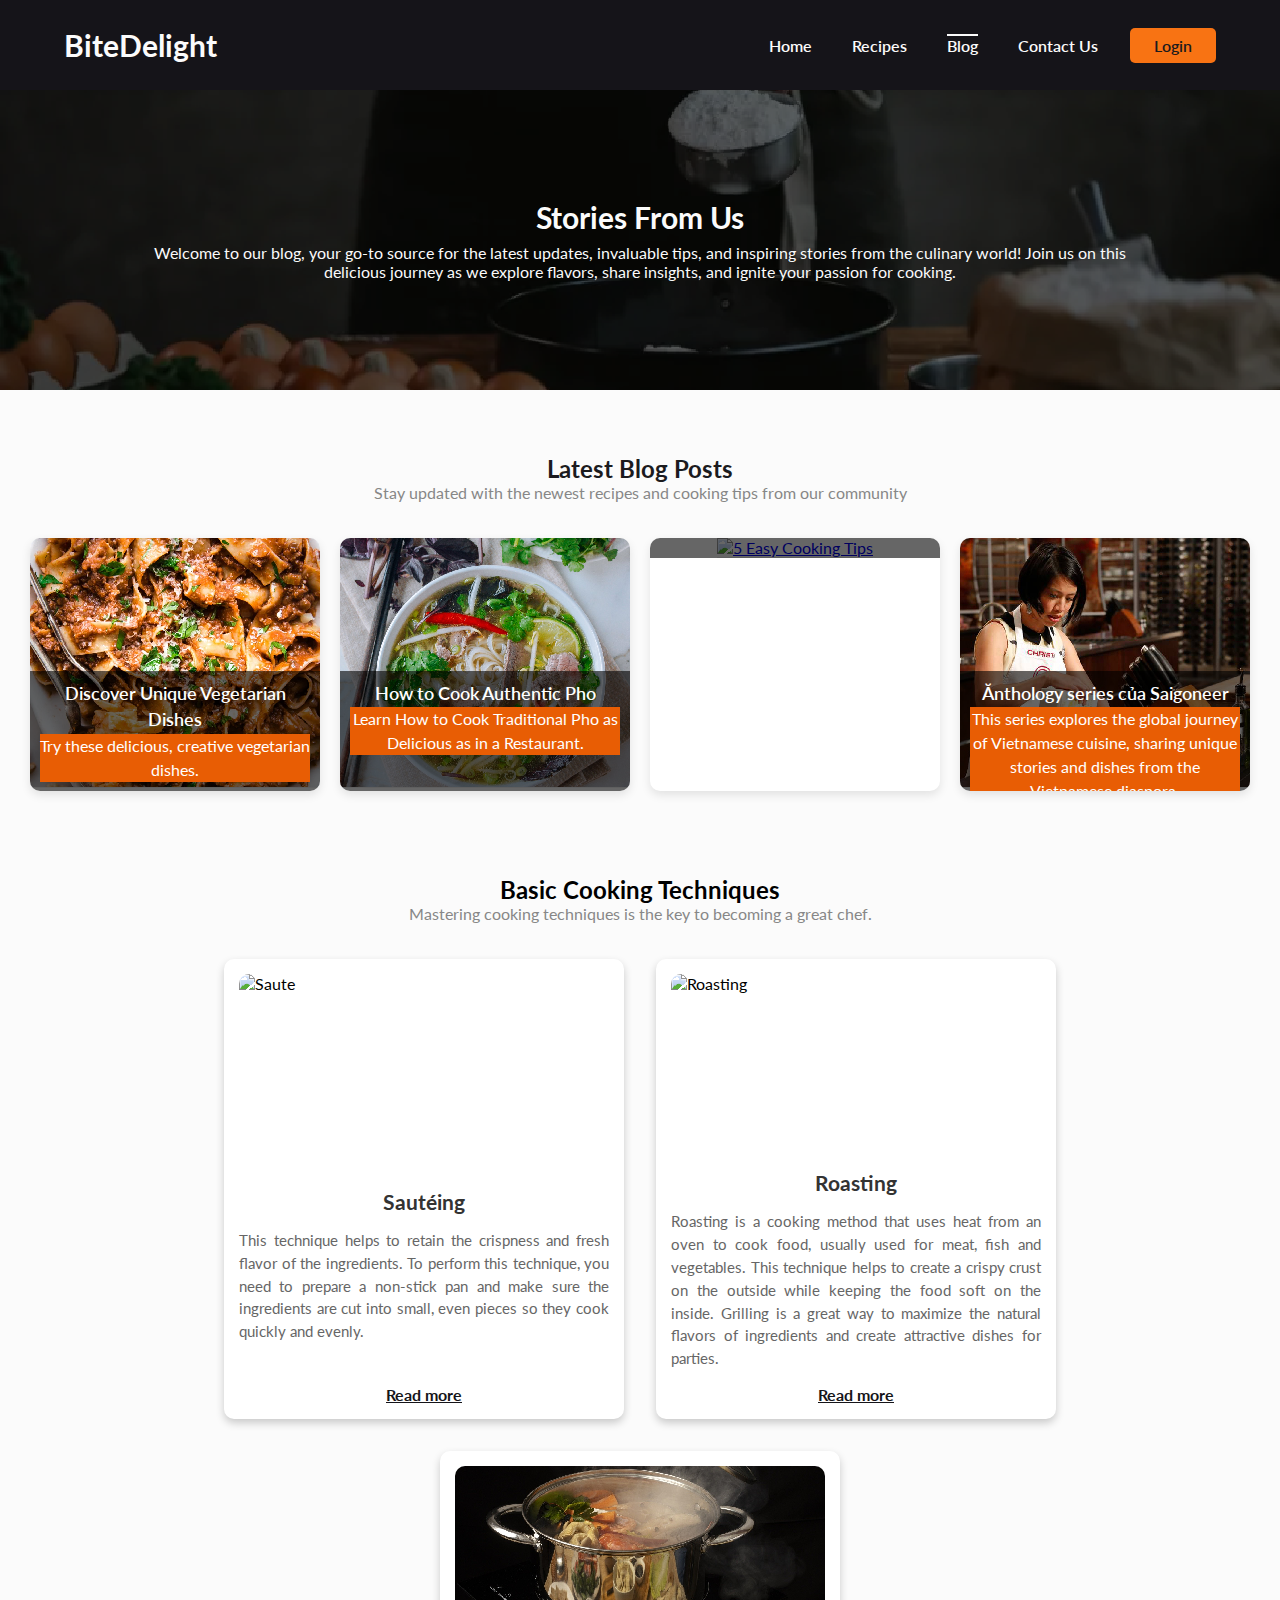
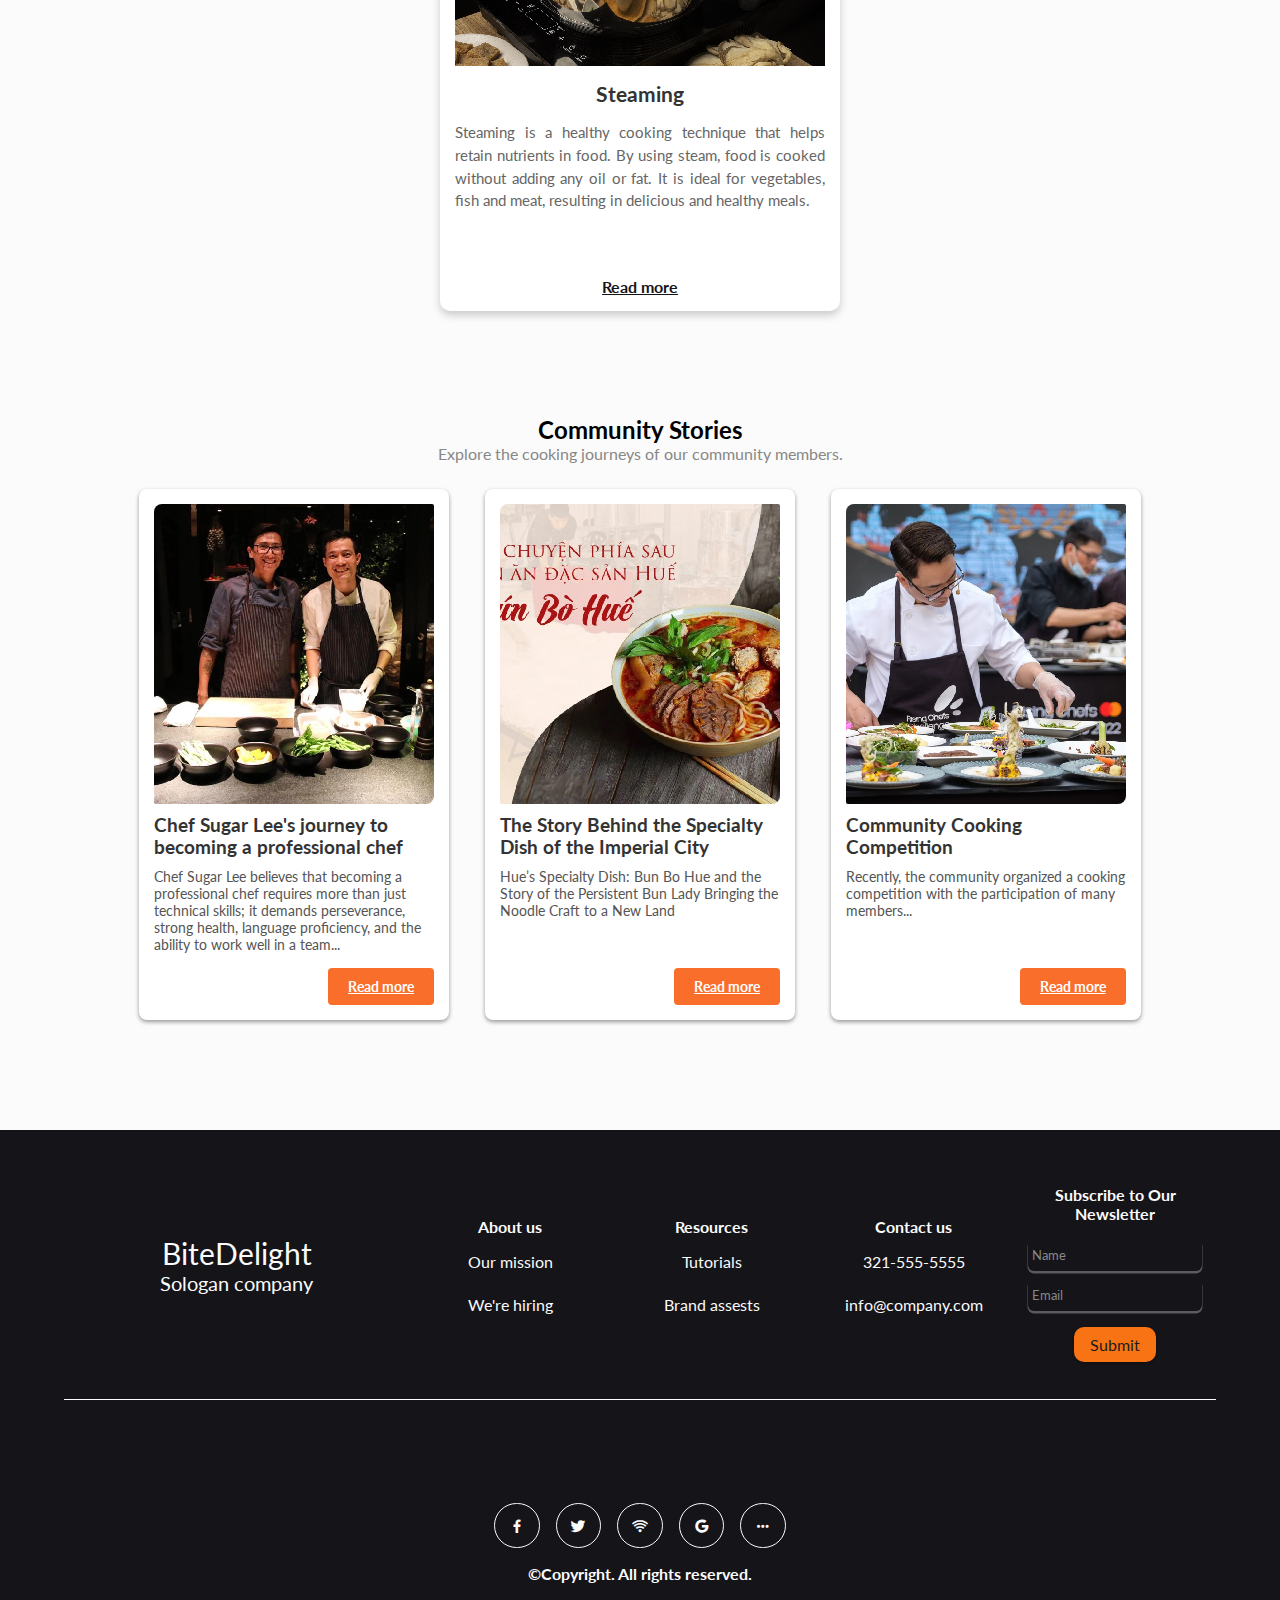
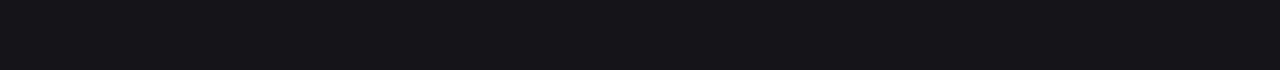
==== src/html/blog.html @ 574ed888 "first commit" ====
<!DOCTYPE html>
<html lang="en">

<head>
    <meta charset="UTF-8">
    <meta name="viewport" content="width=device-width, initial-scale=1.0">
    <title>Recipe Sharing</title>
    <link rel="icon" type="img/png" href="../../assets/images/cooking.png" />
    <link href='https://unpkg.com/boxicons@2.1.4/css/boxicons.min.css' rel='stylesheet'>
    <link rel="stylesheet" href="../css/style.css">
</head>

<body>

    <header class="header">

        <div class="content-header">
            <div class="logo">
                <h1>BiteDelight</h1>
            </div>

            <div class="nav-container">
                <nav class="header-nav">
                    <a href="../../index.html" class="nav-tab">home</a>
                    <a href="../html/recipes.html" class="nav-tab">recipes</a>
                    <a href="../html/blog.html" class="nav-tab active">blog</a>
                    <a href="../html/contact.html" class="nav-tab">contact us</a>
                </nav>

                <a href="../html/login.html" id="login-btn">Login</a>
                <a href="#" id="user"><i class='bx bx-user-circle'></i></a>
            </div>

        </div>

    </header>

    <section id="blog-background">
        <div class="background-overlay">
            <div class="blog-header">
                <h2 id="title">Stories from Us</h2>
                <p>Welcome to our blog, your go-to source for the latest updates, invaluable tips, and inspiring stories
                    from the culinary world! Join us on this delicious journey as we explore flavors, share insights,
                    and ignite your passion for cooking.</p>
                <!-- <button id="learn-more-btn">Learn More</button> -->
            </div>
        </div>
    </section>


    <!-- POST -->
    <section id="latest-posts">
        <div class="section-header">
            <h2 id="title">Latest Blog Posts</h2>
            <p>Stay updated with the newest recipes and cooking tips from our community</p>
        </div>



        <div class="post-container" id="postContainer"></div>
    </section>

    <!-- TECHNIQUES-->
    <section id="basic-techniques">
        <div class="section-header">
            <h2>Basic Cooking Techniques</h2>
            <p>Mastering cooking techniques is the key to becoming a great chef.</p>
        </div>
        <div class="technique-container">
            <div class="technique">
                <img src="../../assets/images/sauteing.jpg" alt="Saute">
                <h3>Sautéing</h3>
                <p> This technique helps to retain the crispness and fresh flavor of the ingredients. To perform this
                    technique, you need to prepare a non-stick pan and make sure the ingredients are cut into small,
                    even pieces so they cook quickly and evenly.</p>
                <a href="https://www.theculinarypro.com/sauteing-meat-poultry" class="read-more">Read more</a>
            </div>
            <div class="technique">
                <img src="../../assets/images/roasting.jpg" alt="Roasting">
                <h3>Roasting</h3>
                <p>Roasting is a cooking method that uses heat from an oven to cook food, usually used for
                    meat, fish and vegetables. This technique helps to create a crispy crust on the outside while
                    keeping the food soft on the inside. Grilling is a great way to maximize the natural flavors of
                    ingredients and create attractive dishes for parties.</p>
                <a href="https://www.theculinarypro.com/roasting" class="read-more">Read more</a>
            </div>
            <div class="technique">
                <img src="../../assets/images/steaming.jpg" alt="Steaming">
                <h3>Steaming</h3>
                <p>Steaming is a healthy cooking technique that helps retain nutrients in food. By using steam, food is
                    cooked without adding any oil or fat. It is ideal for vegetables, fish and meat, resulting in
                    delicious and healthy meals.</p>
                <a href="https://www.theculinarypro.com/steaming-methods-for-proteins" class="read-more">Read more</a>
            </div>
        </div>
    </section>


    <!-- COMMUNITY -->
    <section id="community-stories">
        <div class="section-header">
            <h2>Community Stories</h2>
            <p>Explore the cooking journeys of our community members.</p>
        </div>
        <div class="story-container">
            <div class="story-card">
                <img src="../../assets/images/story1.jpg" alt="Story 1">
                <h3>Chef Sugar Lee's journey to becoming a professional chef</h3>
                <p>Chef Sugar Lee believes that becoming a professional chef requires more than just technical skills;
                    it demands perseverance, strong health, language proficiency, and the ability to work well in a
                    team...</p>
                <a href="https://sugarcuisine.com/chef-sugar-lee-nghe-bep-de-ma-khong-de/" class="read-more">Read
                    more</a>
            </div>
            <div class="story-card">
                <img src="../../assets/images/story2.jpg" alt="Story 2">
                <h3>The Story Behind the Specialty Dish of the Imperial City</h3>
                <p>Hue’s Specialty Dish: Bun Bo Hue and the Story of the Persistent Bun Lady Bringing the Noodle Craft
                    to a New Land </p>
                <a href="https://kinhdoamthuc.com/cau-chuyen-phia-sau-mon-an-dac-san-co-do-bun-bo-hue/"
                    class="read-more">Read
                    more</a>
            </div>
            <div class="story-card">
                <img src="../../assets/images/story3.webp" alt="Story 3">
                <h3>Community Cooking Competition</h3>
                <p>Recently, the community organized a cooking competition with the participation of many members...</p>
                <a href="https://www.escoffier.edu/blog/world-food-drink/most-prestigious-cooking-competitions-in-the-world/"
                    class="read-more">Read
                    more</a>
            </div>
        </div>
    </section>




    <footer class="footer">



        <div class="top-footer">
            <div class="filter"></div>
            <div class="top-logo-content">
                <div class="container">
                    <div id="logo">BiteDelight</div>
                    <p>Sologan company</p>
                </div>
            </div>

            <div class="top-content">
                <div class="part">
                    <h3>About us</h3>
                    <div class="form">
                        <p>Our mission</p>
                        <p>We're hiring</p>
                    </div>
                </div>

                <div class="part">
                    <h3>Resources</h3>
                    <div class="form">
                        <p>Tutorials</p>
                        <p>Brand assests</p>
                    </div>
                </div>
                <div class="part">
                    <h3>Contact us</h3>
                    <div class="form">
                        <p>321-555-5555</p>
                        <p>info@company.com</p>
                    </div>
                </div>
                <div class="part">
                    <h3>Subscribe to Our Newsletter</h3>
                    <div class="form">
                        <input type="text" placeholder="Name"></input>
                        <input type="text" placeholder="Email"></input>
                        <a>Submit</a>
                    </div>
                </div>
            </div>
        </div>
        <div class="bottom-footer">
            <div class="part">
                <div class="icon-container">
                    <div class="icon"><i class='bx bxl-facebook'></i></div>
                    <div class="icon"><i class='bx bxl-twitter'></i></div>
                    <div class="icon"><i class='bx bx-wifi'></i></div>
                    <div class="icon"><i class='bx bxl-google'></i></div>
                    <div class="icon"><i class='bx bx-dots-horizontal-rounded'></i></div>
                </div>
            </div>
            <div class="part">
                <h4>&copy;Copyright. All rights reserved.</h4>
            </div>
        </div>

    </footer>

</body>
<script src="../js/blog.js" type="module"></script>

</html>
---- src/css/style.css ----
@import url('https://fonts.googleapis.com/css2?family=Bebas+Neue&family=Lato:ital,wght@0,100;0,300;0,400;0,700;0,900;1,100;1,300;1,400;1,700;1,900&family=Quicksand:wght@300..700&display=swap');
@import 'catogories.css';
@import 'recipe_search.css';
@import 'recipeInfo.css';
@import 'recipes.css';
@import 'singleRecipeInfo.css';
@import 'about.css';
@import 'blog.css';
@import 'contact.css';

*
{
    padding: 0;
    margin: 0;
    box-sizing: border-box;
    font-family: "Lato", sans-serif;
    scroll-behavior: smooth;
    image-rendering: pixelated;
}

:root
{
    --c1: #151419;
    --c2: #f87313;
    /* --c2: #FF6F3C; */
    --c3: #1b1b1e;
    --c4: #262626;
    --c5: #878787;
    --c6: #fbfbfb;
    --bxshadow: rgba(0, 0, 0, 0.12) 0px 1px 3px, rgba(0, 0, 0, 0.24) 0px 1px 2px;
}


body
{
    width: 100vw;
    height: 100vh; 
    position: relative;
    overflow-x: hidden;
    background-color: var(--c6);

}

body::-webkit-scrollbar
{
    width: 8px;
}

body::-webkit-scrollbar-thumb 
{
    background-color: var(--c2);
    border-radius: 100rem;
}

body::-webkit-scrollbar-track 
{
    background: var(--c1);
}



.header
{
    display: flex;
    justify-content: center;
    align-items: center;
    width: 100%;
    height: 10vh;
    background-color: var(--c1);
    position: relative;
    z-index: 100;
    top: 0;
}

.header .logo
{
    display: flex;
    color: var(--c6);
    /* background-color: blue; */
    cursor: pointer;
}

.header .logo h1
{
    font-size: 30px;
}

.header .content-header
{
    display: flex;
    justify-content: space-between;
    align-items: center;
    /* background-color: yellow; */
    width: 100%;
    height: 100%;
    position: relative;
    padding: 1rem 5% 1rem;
}

.header .nav-container
{
    display: flex;
    justify-content: center;
    align-items: center;
    /* background-color: pink; */
    height: 100%;
    width: auto;
}

.nav-container .header-nav
{
    display: flex;
    justify-content: center;
    align-items: center;
    /* background-color: brown; */
}

.nav-container .header-nav a
{
    height: 100%;
    text-decoration: none;
    text-transform: capitalize;
    font-weight: 550;
    padding: 0.5rem 1rem 0.5rem;
    margin: 0 0.5rem 0 0;
    color: var(--c6);
    /* background-color: pink; */
}

.nav-container .header-nav a:hover,
.nav-container .header-nav a.active
{
    text-decoration: 1.5px overline;
}

.nav-container #login-btn
{
    display: flex;
    justify-content: center;
    align-items: center;
    background-color: var(--c2);
    color: var(--c3);
    border: none;
    border-radius: 5px;
    padding: 0.5rem 1.5rem 0.5rem;
    margin-left: 0.5rem;
    cursor: pointer;
    font-size: 16px;
    font-weight: 550;
    transition: 0.3s ease;
    text-decoration: none;
}

.nav-container #login-btn.active
{
    display: none;
}

.nav-container #login-btn:hover
{
    color: var(--c6);
}

.nav-container #user
{
    display: none;
    justify-content: center;
    align-items: center;
    color: var(--c2);
    border: none;
    border-radius: 5px;
    margin-left: 0.5rem;
    cursor: pointer;
    font-size: 30px;
    font-weight: 600;
    transition: 0.3s ease;
    text-decoration: none;
}

.nav-container #user.active
{
    display: flex;
}

/* <--------------------------------------------------------------------------------------------------------------->*/

#home1
{
    display: flex;
    justify-content: center;
    align-items: center;
    width: 100%;
    height: 100vh;
    background: url('../../assets/images/background.jpg');
    background-size: cover;
    background-repeat: no-repeat;
    background-position: center;
    /* backdrop-filter: blur(10px); */
    margin-bottom: 10vh;
    position: relative;
    box-shadow: 0 0 3px 2px rgba(0, 0, 0, 0.5);
}


.home1-content {
    display: flex;                
    flex-direction: column;       
    align-items: flex-start;      
    justify-content: center;      
    width: 40%;                   
    margin: 0;                    
    padding: 20px;                
    position: absolute;   
    left: 3rem;       
    /* background-color: white;  */
}

.home1-content #title 
{
    margin-bottom: 1rem;       
    color: var(--c6);  
}

.home1-content #content 
{
    margin-bottom: 1rem;            
}

.home1-content #content p
{
    margin-bottom: 1rem;
    color: var(--c6);
    text-align: justify;
}

.home1-content a 
{
    text-decoration: none;
    color: var(--c3);
    background-color: var(--c2); 
    border: none;                  
    border-radius: 10px;   
    font-weight: 550;         
    padding: 1rem;            
    cursor: pointer;                
    transition: 0.3s ease; 
}

.home1-content a:hover 
{
    color: var(--c6); 
}



/* <--------------------------------------------------------------------------------------------------------------->*/

#home2
{
    display: flex;
    justify-content: center;
    align-items: center;
    width: 100%;
    height: 60vh;
    margin-bottom: 10vh;
    position: relative;
    /* background-color: aqua; */
    overflow-x: hidden;
    
}

#home2 .home2-content
{
    display: flex;
    width: 100%;
    height: 100%;
    /* background-color: rgba(255, 54, 88, 0.534); */
}

.home2-content .home2-content-container
{
    display: flex;
    justify-content: space-evenly;
    align-items: center;
    width: 100%;
    height: 100%;
    flex-grow: 1;
    flex-shrink: 0;
    /* background-color: rgba(255, 192, 203, 0.63); */
    padding: 1rem 3% 1rem;
}


.home2-content-container .content-left
{
    width: 400px;
    height: 300px;
    border-radius: 20px;
    overflow: hidden;
    border: 2px solid var(--c6);
    box-shadow: var(--bxshadow);
}

.home2-content-container .content-left img
{
    object-fit: cover;
    width: 100%;
    height: 100%;
    transition: 0.3s ease;
}

/* .home2-content-container .content-left:hover img
{
    transform: scale(1.3);
} */

.home2-content-container .content-right
{
    display: flex;
    justify-content: center;
    align-items: center;
    /* background-color: white; */
    height: 50%;
}
.home2-content-container .content-right .small-right-content
{
    display: flex;
    justify-content: center;
    align-items: flex-start;
    flex-direction: column;
    /* background-color: palegreen; */
    width: 100%;
    height: 100%;
}

.content-right .small-right-content h2
{
    margin-bottom: 1.5rem;
    /* font-size: 30px; */
}
.content-right .small-right-content p
{
    margin-bottom: 1.5rem;
    font-size: 16px;
}
.content-right .small-right-content a
{
    display: flex;
    justify-content: center;
    align-items: center;
    padding: 0.8rem 1rem;
    border-radius: 10px;
    font-weight: 550;
    font-size: 16px;
    text-decoration: none;
    color: var(--c3);
    background-color: var(--c2);
    margin-bottom: 1.5rem;
    cursor: pointer;
    transition: 0.3s ease;
}

.content-right .small-right-content a:hover
{
    color: var(--c6);
}

#home2 #left, #home2 #right
{
    display: flex;
    justify-content: center;
    align-items: center;
    position: absolute;
    width: 5vw;
    height: 100%;
    background-color: transparent;
    color: rgba(0,0,0,1);
    font-size: 30px;
    font-weight: bold;
    z-index: 1;
    cursor: pointer;
    transition: 0.3s ease;
}

#home2 #left:hover, #home2 #right:hover
{
    background-color: rgba(0, 0, 0, 0.3);
    color: var(--c6);
    user-select: none;
}

#home2 #left
{
    left: 0;
}
#home2 #right
{
    right: 0;
}


#home2 .dot-container
{
    display: flex;
    justify-content: center;
    align-items: center;
    /* background-color: black; */
    position: absolute;
    bottom: 0;
}
#home2 .dot-container .dot
{

    width: 10px;
    height: 10px;
    border-radius: 50%;
    background-color: var(--c5);
    margin: 0.5rem 0.5rem;
    transition: 0.3s ease;

}


/* <--------------------------------------------------------------------------------------------------------------->*/
#home3
{
    display: flex;
    justify-content: center;
    align-items: center;
    flex-direction: column;
    gap: 1rem;
    /* font-size: 25px; */
    width: 100%;
    height: 100vh;
    margin-bottom: 10vh;
    position: relative;
    /* box-shadow: var(--bxshadow); */
    /* background-color: rgb(228, 228, 228); */
    
}

#home3 h2
{
    margin-bottom: 1rem;
}

#home3 .recipe-container
{
    width: 80vw;
    height: 80vh;
    /* border: 2px solid red; */
    display: flex;
    gap: 1rem;
}

.recipe-container .col-left
{
    flex: 2;
    /* border: 1px solid yellow; */
    display: flex;
    flex-direction: column;
    gap: 1rem;
}

.recipe-container .col-left .row
{
    flex: 1;
    /* border: 2px solid blue; */
    border-radius: 10px;
}

.recipe-container .col-left .row.row3
{
    border: 2px solid transparent;
    display: flex;
    gap: 1rem;
}

.recipe-container .col-left .row.row3 .row
{
    flex: 1;
    /* border: 2px solid blue; */
}

.recipe-container .col-right
{
    flex: 1;
    /* border: 1px solid yellow; */
    display: flex;
    flex-direction: column;
    gap: 1rem;
}

.recipe-container .col-right .row
{
    flex: 1;
    /* border: 2px solid blue; */
    border-radius: 10px;

}


.recipe 
{
    display: flex;
    justify-content: center;
    align-items: center;
    width: 100%;
    height: 100%;
    background: url('https://www.themealdb.com/images/media/meals/rwuyqx1511383174.jpg');
    background-size: cover;
    background-repeat: no-repeat;
    background-position: center;
    padding: 1rem 3% 1rem;
    border-radius: 10px;
    border: 2px solid var(--c6);
    box-shadow: var(--bxshadow);
    
}

.recipe .recipe-filter
{
    display: flex;
    justify-content: center;
    align-items: center;
    flex-direction: column;
    gap: 1rem;
    width: 100%;
    height: 100%;
    background: rgba(0, 0, 0, 0.4);
    /* backdrop-filter: blur(10px); */
    padding: 1rem 3% 1rem;
    border: none;
    border-radius: 10px;
}

.recipe #recipe-title
{
    width: 100%;
    text-align: center;
    color: var(--c6);
    font-size: clamp(16px, 18px, 20px);
    font-weight: bold;
}
.recipe #recipe-info
{
    display: flex;
    justify-content: center;
    align-items: center;
    width: 100%;
    color: var(--c6);
    text-align: justify;
    font-size: 16px;
}
.recipe #recipe-view
{
    font-size: 16px;
    padding: 0.8rem 1rem;
    color: var(--c3);
    background-color: var(--c2);
    border-radius: 8px;
    cursor: pointer;
    font-weight: 550;
    transition: 0.3s ease;
}

.recipe #recipe-view:hover
{
    color: var(--c6);
}

/* <--------------------------------------------------------------------------------------------------------------->*/

#home4
{
    display: flex;
    justify-content: center;
    align-items: center;
    flex-direction: column;
    width: 100%;
    height: 80vh;
    /* margin-bottom: 10vh; */
    position: relative;
    background-color: #c2c2c233;
    gap: 1rem;
    padding: 0.5rem 2%;
    color: var(--c3);
}

#home4 #title
{
    text-align: center;
    /* font-size: 35px; */
    font-weight: bold;
    width: 100%;
    /* background-color: antiquewhite; */
}

#home4 #description
{
    width: 100%;
    /* background-color: aliceblue; */
    text-align: center;
    font-size: 18px;
}

#home4 .tips-container
{
    display: flex;
    justify-content: space-around;
    align-items: center;
    width: 100%;
    /* background: rgb(255, 122, 122);  */
    gap: 0.5rem;
}

#home4 .tips-info-container
{
    display: flex;
    justify-content: center;
    align-items: center;
    flex-direction: column;
    width: 350px;
    height: 300px;
    /* background-color: azure; */
    position: relative;
    gap: 1rem;
}

#home4 .tips-info-container #img-container
{
    display: flex;
    justify-content: center;
    align-items: center;
    width: 100%;
    height: 200px;
    border-radius: 10px;
    overflow: hidden;
    border: 2px solid var(--c6);
    box-shadow: var(--bxshadow);

}

#home4 .tips-info-container #img-container img
{
    width: 100%;
    height: 100%;
    object-fit: cover;
}


#home4 .tips-info-container #text-container
{
    display: flex;
    flex-direction: column;
    gap: 0.5rem;
    /* background-color: aquamarine; */
}

#home4 .tips-info-container #text-container h4
{
    width: 100%;
    /* font-size: 20px; */
    /* font-weight: bold; */
    text-align: center;
}


#home4 .tips-info-container #text-container p
{
    width: 100%;
    text-align: justify;
    font-size: 14px;
}


/* <--------------------------------------------------------------------------------------------------------------->*/
#home5
{
    display: flex;
    justify-content: center;
    align-items: center;
    flex-direction: column;
    width: 100%;
    height: 75vh;
    position: relative;
    background: url('../../assets/images/footer2.jpg');
    background-position: center;
    background-repeat: no-repeat;
    background-size: cover;
    gap: 2rem;
}

#home5-overlay
{
    width: 100%;
    height: 100%;
    background-color: rgba(0, 0, 0, 0.4);
    position: absolute;
}

#home5 .top
{
    width: 100%;
    display: flex;
    justify-content: center;
    align-items: center;
    flex-direction: column;
    /* background-color: #000000; */
    z-index: 10;
}

#home5 h2
{
    color: var(--c6);
    /* font-size: 40px; */
    /* font-weight: 600; */
}
#home5 p
{
    color: var(--c6);
    font-size: 16px;
}

#home5 .submit-container
{
    display: flex;
    justify-content: center;
    align-items: center;
    gap: 1.5rem;
    width: 100%;
    /* background-color: #000000; */
    z-index: 10;
}

#home5 .submit-container input
{
    padding: 0.8rem 1rem;
    border: none;
    box-shadow: var(--bxshadow);
    border-radius: 100px;
    outline: none;
}


#home5 .submit-container input::placeholder
{
    color: var(--c5);
}

#home5 .submit-container a
{
    display: flex;
    justify-content: center;
    align-items: center;
    background-color: var(--c2);
    padding: 0.8rem 1rem;
    border-radius: 100px;
    cursor: pointer;
    font-size: 16px;
    transition: 0.3s ease;
}

#home5 .submit-container a:hover
{
    color: var(--c6);
}

/* <--------------------------------------------------------------------------------------------------------------->*/
.footer
{
    width: 100%;
    height: 60vh;
    background-color: var(--c1);
    color: var(--c6);
}



.footer .top-footer
{
    display: flex;
    justify-content: center;
    align-items: center;
    width: 100%;
    height: 50%;
    padding: 1rem 5%;
    /* background-color: white; */
    position: relative;
}

.top-footer .filter
{
    background-color: transparent;
    width: 90%;
    height: 100%;
    position: absolute;
    border-bottom: 1px solid var(--c6);
    pointer-events: none;
}

.top-footer .top-logo-content
{
    display: flex;
    justify-content: center;
    align-items: center;
    flex-direction: column;
    width: 30%;
    height: 100%;
}
.top-footer .top-logo-content .container
{
    display: flex;
    justify-content: center;
    align-items: center;
    flex-direction: column;
    width: 100%;
    height: 100%;
    /* background-color: palegreen; */
}

.top-footer .top-logo-content .container #logo
{
    display: flex;
    justify-content: center;
    align-items: center;
    /* background-color: #474744; */
    width: 100%;
    font-size: 30px;

}
.top-footer .top-logo-content .container p
{
    display: flex;
    justify-content: center;
    align-items: center;
    /* background-color: #474744; */
    width: 100%;
    font-size: 20px;

}

.top-footer .top-content
{
    display: flex;
    justify-content: space-evenly;
    align-items: center;
    width: 70%;
    height: 100%;
    /* background-color: palegoldenrod; */
}

.top-footer .top-content .part
{
    display: flex;
    justify-content: center;
    align-items: center;
    flex-direction: column;
    /* background-color: white; */
    height: 100%;
    width: 100%;
    /* border: 1px solid black; */
}

.top-footer .top-content .part h3
{
    /* background-color: pink; */
    width: 100%;
    text-align: center;
    font-size: clamp(14px, 16px, 18px);
    padding: 1rem 2% 1rem;
}

.top-footer .top-content .part .form p
{
    /* background-color: aquamarine; */
    width: 100%;
    text-align: center;
    font-size: clamp(14px, 16px, 18px);
    padding: 0 0 1rem 0;
}

.top-footer .top-content .part .form
{
    display: flex;
    justify-content: center;
    align-items: center;
    flex-direction: column;
    width: 100%;
    gap: 0.5rem;
}

.top-footer .top-content .part .form input
{
    padding: 0.5rem 2%;
    border-radius: 6px;
    outline: none;
    background-color: transparent;
    border: none;
    color: var(--c6);
    box-shadow: 0 2px 0.5px 0.5px rgba(255, 255, 255, 0.301);

}

.top-footer .top-content .part .form input::placeholder
{
    color: var(--c5);
}

.top-footer .top-content .part .form a
{
    background-color: var(--c2); 
    color: var(--c3);   
    padding: 0.5rem 1rem;
    border-radius: 10px;
    cursor: pointer;
    margin-top: 0.5rem;
    transition: 0.3s ease;
    box-shadow: var(--bxshadow);
}

.top-footer .top-content .part .form a:hover
{
    color: var(--c6);
}

.footer .bottom-footer
{
    display: flex;
    justify-content: center;
    align-items: center;
    flex-direction: column;
    width: 100%;
    height: 50%;
    padding: 1rem 5%;
    /* background-color: rgba(255, 255, 255, 0.336); */
    position: relative;
    /* transform: translateY(-1rem); */
}

.footer .bottom-footer .part
{
    display: flex;
    justify-content: center;
    align-items: center;
    /* background-color: violet; */
    width: 100%;
}

.footer .bottom-footer .part .icon-container
{
    display: flex;
    justify-content: center;
    align-items: center;
    /* background-color: #000000; */
    width: 100%;
    padding: 1rem 2% 1rem;

}

.footer .bottom-footer .part .icon-container .icon
{
    display: flex;
    padding: 0.8rem;
    font-size: 18px;
    border: 1px solid var(--c6);
    border-radius: 50%;
    flex-shrink: 0;
    margin: 0 0.5rem;
    transition: 0.3s ease;
    text-decoration: none;
    color: var(--c6);
}

.footer .bottom-footer .part .icon-container .icon:hover
{
    background-color: var(--c6);
    color: var(--c3);

}
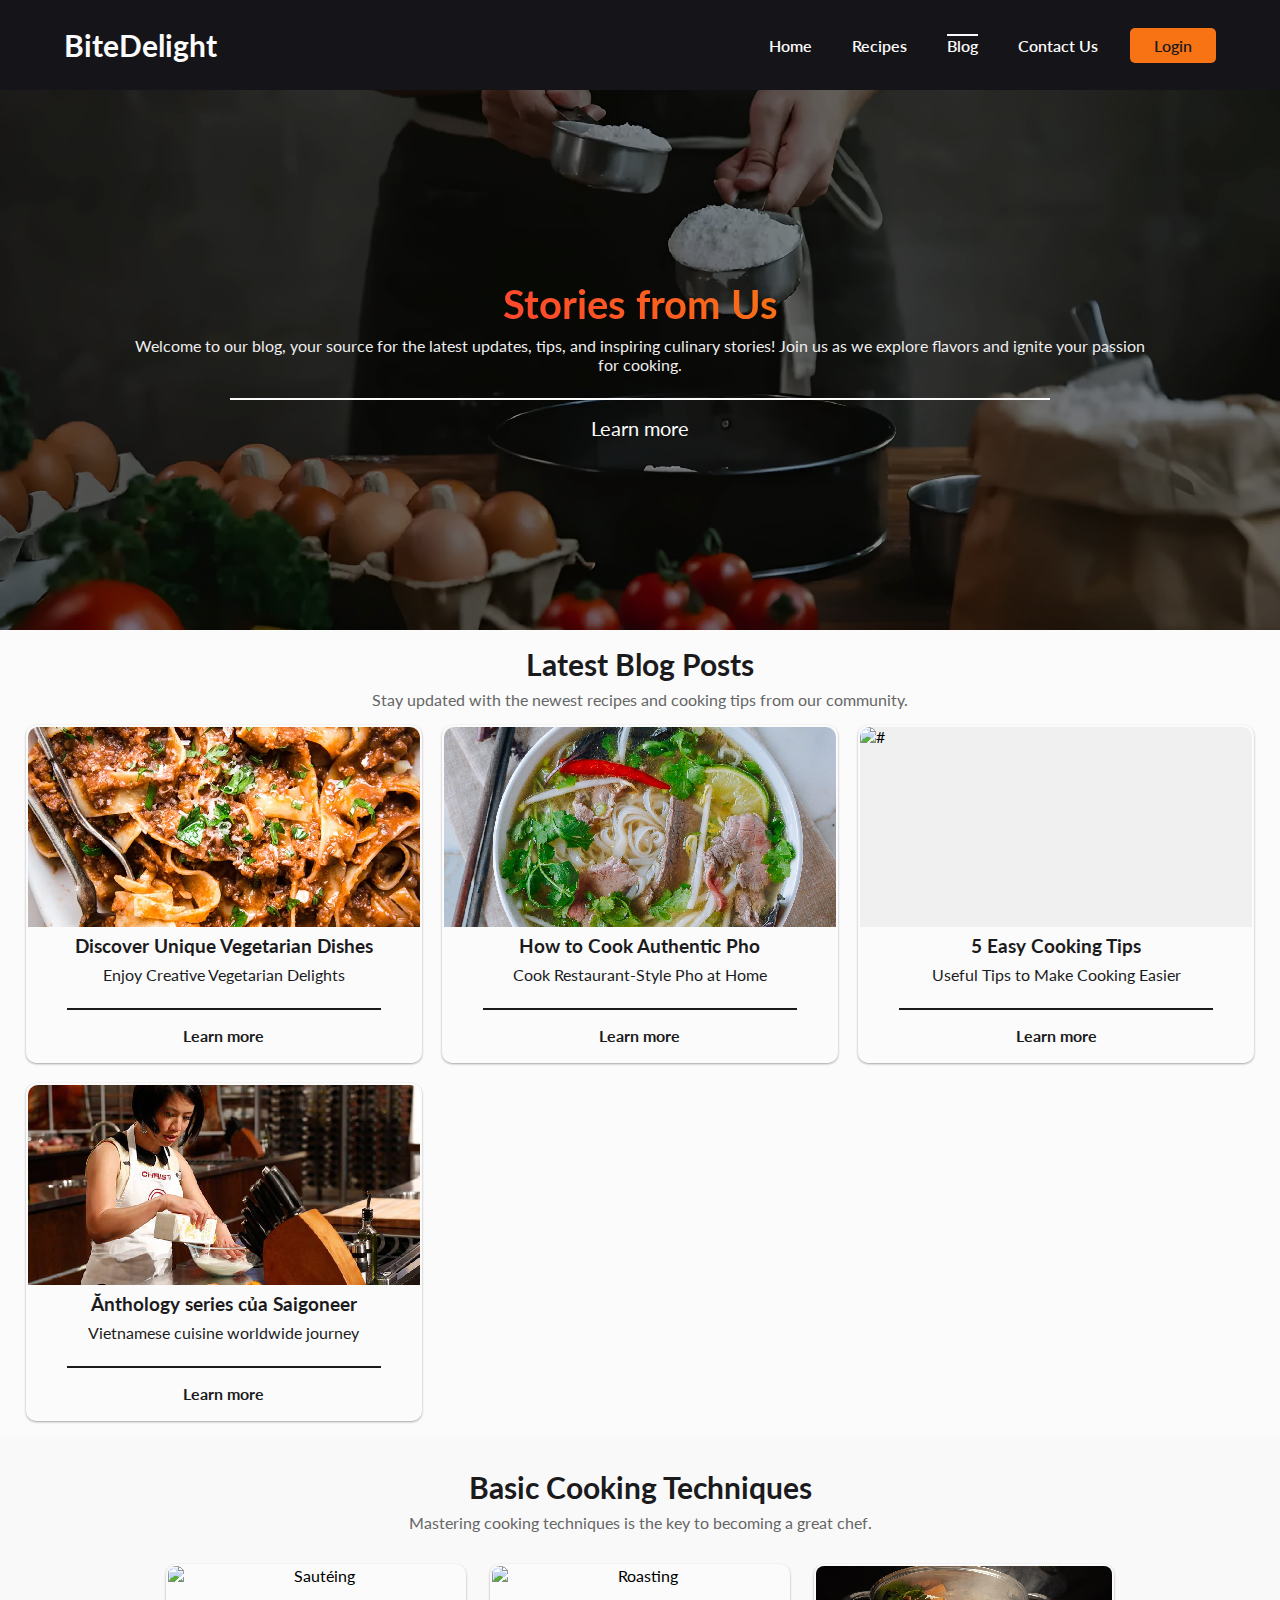
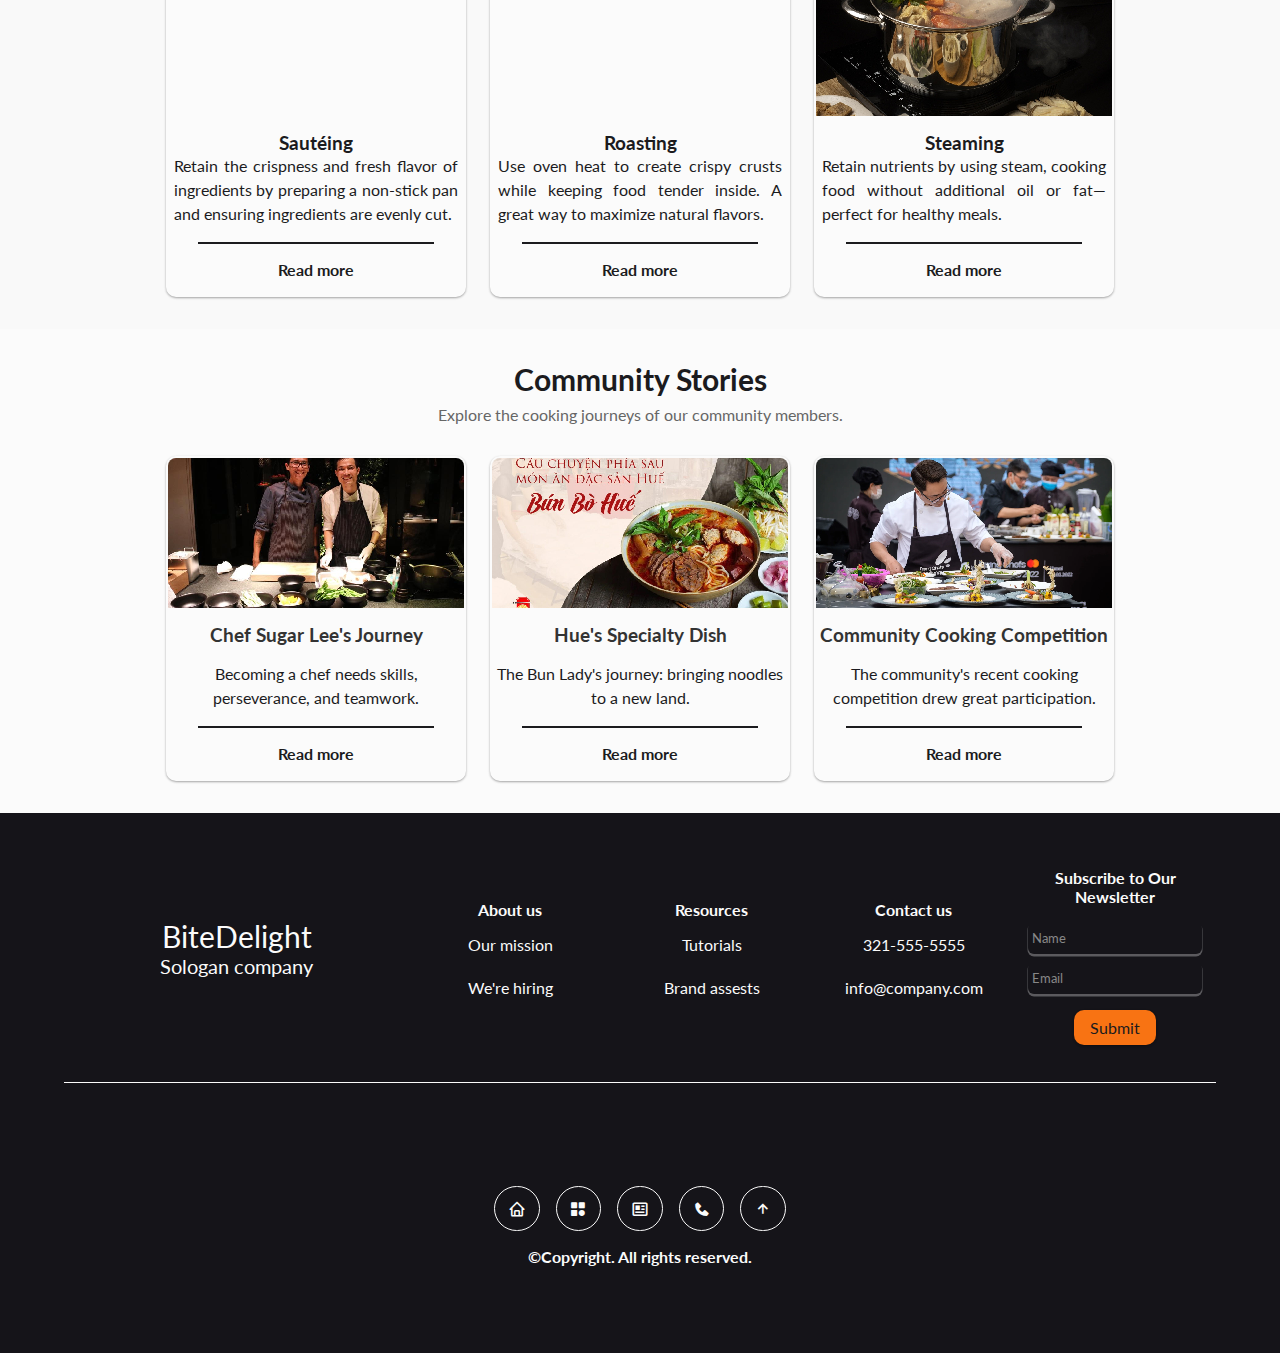
==== commit c473fa7a: "first commit" ====
--- a/src/html/blog.html
+++ b/src/html/blog.html
@@ -6,6 +6,19 @@
     <meta name="viewport" content="width=device-width, initial-scale=1.0">
     <title>Recipe Sharing</title>
     <link rel="icon" type="img/png" href="../../assets/images/cooking.png" />
+    <link rel="preload" href="../../assets/images/1736222765856.webp" as="image">
+    <link rel="preload" href="../../assets/images/unique.webp" as="image">
+    <link rel="preload" href="../../assets/images/pho.jpg" as="image">
+    <link rel="preload" href="../../assets/images/easy_cook.jpg" as="image">
+    <link rel="preload" href="../../assets/images/christine-ha.webp" as="image">
+    
+    <link rel="preload" href="../../assets/images/sauteing.jpg" as="image">
+    <link rel="preload" href="../../assets/images/roasting.jpg" as="image">
+    <link rel="preload" href="../../assets/images/steaming.jpg" as="image">
+    <link rel="preload" href="../../assets/images/story1.jpg" as="image">
+    <link rel="preload" href="../../assets/images/story2.jpg" as="image">
+    <link rel="preload" href="../../assets/images/story3.webp" as="image">
+
     <link href='https://unpkg.com/boxicons@2.1.4/css/boxicons.min.css' rel='stylesheet'>
     <link rel="stylesheet" href="../css/style.css">
 </head>
@@ -16,51 +29,89 @@
 
         <div class="content-header">
             <div class="logo">
-                <h1>BiteDelight</h1>
+                <h1 id="logo-title" onclick="reloadPage()">BiteDelight</h1>
             </div>
 
             <div class="nav-container">
                 <nav class="header-nav">
-                    <a href="../../index.html" class="nav-tab">home</a>
-                    <a href="../html/recipes.html" class="nav-tab">recipes</a>
-                    <a href="../html/blog.html" class="nav-tab active">blog</a>
-                    <a href="../html/contact.html" class="nav-tab">contact us</a>
+                    <a href="../../index.html" class="nav-tab ">home</a>
+                    <a href="./recipes.html" class="nav-tab">recipes</a>
+                    <a href="./blog.html" class="nav-tab active">blog</a>
+                    <a href="./contact.html" class="nav-tab">contact us</a>
                 </nav>
-
-                <a href="../html/login.html" id="login-btn">Login</a>
-                <a href="#" id="user"><i class='bx bx-user-circle'></i></a>
+    
+                <a href="./login.html" id="login-btn">Login</a>
+                <div class="dropdown">
+                    <a href="#" id="user"><i class='bx bx-user-circle'></i></a>
+                    <div class="user-menu-container" id="user-popup">
+                        <div class="user-menu">
+                            <a href="./profile.html">Profile</a>
+                            <a href="#">Settings</a>
+                            <a href="#">Inform</a>
+                            <a href="#" id="log-out">Log out</a>
+                        </div>
+                    </div>
+                </div>
             </div>
 
         </div>
 
     </header>
 
+
+    <div class="scroll-to-top">
+        <i class='bx bx-up-arrow-alt'></i>
+    </div>
+
+
+
+    <!-- Blog Background -->
     <section id="blog-background">
-        <div class="background-overlay">
-            <div class="blog-header">
-                <h2 id="title">Stories from Us</h2>
-                <p>Welcome to our blog, your go-to source for the latest updates, invaluable tips, and inspiring stories
-                    from the culinary world! Join us on this delicious journey as we explore flavors, share insights,
-                    and ignite your passion for cooking.</p>
-                <!-- <button id="learn-more-btn">Learn More</button> -->
-            </div>
-        </div>
-    </section>
-
-
-    <!-- POST -->
-    <section id="latest-posts">
-        <div class="section-header">
-            <h2 id="title">Latest Blog Posts</h2>
-            <p>Stay updated with the newest recipes and cooking tips from our community</p>
-        </div>
-
-
-
-        <div class="post-container" id="postContainer"></div>
-    </section>
-
-    <!-- TECHNIQUES-->
+        <div class="blog-overlay"></div>
+        <div class="blog-content">
+            <h2>Stories from Us</h2>
+            <p>
+                Welcome to our blog, your source for the latest updates, tips, and inspiring culinary stories! Join us as we explore flavors and ignite your passion for cooking.</p>
+            <div id="line"></div>
+            <a href="#">Learn more</a>
+
+
+        </div>
+    </section>
+
+    <!-- Latest Posts -->
+    <section id="latest-post-section">
+        <div class="lastest-post-header">
+            <h2>Latest Blog Posts</h2>
+            <p>Stay updated with the newest recipes and cooking tips from our community.</p>
+        </div>
+        <div class="post-container" id="post-container">
+                
+                
+
+        </div>
+    </section>
+
+
+    <template id="card-template">
+        <div class="card">
+
+            <div class="img-container">
+                <img src="../../assets/images/unique.webp" alt="#">
+            </div>
+
+            <h3 id="title">Discover Unique Vegetarian Dishes</h3>
+            <p id="description">Try these delicious, creative vegetarian dishes.</p>
+            <div id="line"></div>
+            <a href="https://themodernproper.com/60-best-vegetarian-meals">Learn more</a>
+
+        </div>
+    </template>
+
+
+
+
+    <!-- Basic Techniques -->
     <section id="basic-techniques">
         <div class="section-header">
             <h2>Basic Cooking Techniques</h2>
@@ -68,35 +119,30 @@
         </div>
         <div class="technique-container">
             <div class="technique">
-                <img src="../../assets/images/sauteing.jpg" alt="Saute">
+                <img src="../../assets/images/sauteing.jpg" alt="Sautéing">
                 <h3>Sautéing</h3>
-                <p> This technique helps to retain the crispness and fresh flavor of the ingredients. To perform this
-                    technique, you need to prepare a non-stick pan and make sure the ingredients are cut into small,
-                    even pieces so they cook quickly and evenly.</p>
+                <p>Retain the crispness and fresh flavor of ingredients by preparing a non-stick pan and ensuring ingredients are evenly cut.</p>
+                <div id="line"></div>
                 <a href="https://www.theculinarypro.com/sauteing-meat-poultry" class="read-more">Read more</a>
             </div>
             <div class="technique">
                 <img src="../../assets/images/roasting.jpg" alt="Roasting">
                 <h3>Roasting</h3>
-                <p>Roasting is a cooking method that uses heat from an oven to cook food, usually used for
-                    meat, fish and vegetables. This technique helps to create a crispy crust on the outside while
-                    keeping the food soft on the inside. Grilling is a great way to maximize the natural flavors of
-                    ingredients and create attractive dishes for parties.</p>
+                <p>Use oven heat to create crispy crusts while keeping food tender inside. A great way to maximize natural flavors.</p>
+                <div id="line"></div>
                 <a href="https://www.theculinarypro.com/roasting" class="read-more">Read more</a>
             </div>
             <div class="technique">
                 <img src="../../assets/images/steaming.jpg" alt="Steaming">
                 <h3>Steaming</h3>
-                <p>Steaming is a healthy cooking technique that helps retain nutrients in food. By using steam, food is
-                    cooked without adding any oil or fat. It is ideal for vegetables, fish and meat, resulting in
-                    delicious and healthy meals.</p>
+                <p>Retain nutrients by using steam, cooking food without additional oil or fat—perfect for healthy meals.</p>
+                <div id="line"></div>
                 <a href="https://www.theculinarypro.com/steaming-methods-for-proteins" class="read-more">Read more</a>
             </div>
         </div>
     </section>
 
-
-    <!-- COMMUNITY -->
+    <!-- Community Stories -->
     <section id="community-stories">
         <div class="section-header">
             <h2>Community Stories</h2>
@@ -104,48 +150,44 @@
         </div>
         <div class="story-container">
             <div class="story-card">
-                <img src="../../assets/images/story1.jpg" alt="Story 1">
-                <h3>Chef Sugar Lee's journey to becoming a professional chef</h3>
-                <p>Chef Sugar Lee believes that becoming a professional chef requires more than just technical skills;
-                    it demands perseverance, strong health, language proficiency, and the ability to work well in a
-                    team...</p>
-                <a href="https://sugarcuisine.com/chef-sugar-lee-nghe-bep-de-ma-khong-de/" class="read-more">Read
-                    more</a>
+                <img src="../../assets/images/story1.jpg" alt="Chef Sugar Lee">
+                <h3>Chef Sugar Lee's Journey</h3>
+                <p>Becoming a chef needs skills, perseverance, and teamwork.</p>
+                <div id="line"></div>
+                <a href="https://sugarcuisine.com/chef-sugar-lee-nghe-bep-de-ma-khong-de/" class="read-more">Read more</a>
             </div>
             <div class="story-card">
-                <img src="../../assets/images/story2.jpg" alt="Story 2">
-                <h3>The Story Behind the Specialty Dish of the Imperial City</h3>
-                <p>Hue’s Specialty Dish: Bun Bo Hue and the Story of the Persistent Bun Lady Bringing the Noodle Craft
-                    to a New Land </p>
-                <a href="https://kinhdoamthuc.com/cau-chuyen-phia-sau-mon-an-dac-san-co-do-bun-bo-hue/"
-                    class="read-more">Read
-                    more</a>
+                <img src="../../assets/images/story2.jpg" alt="Specialty Dish">
+                <h3>Hue's Specialty Dish</h3>
+                <p>The Bun Lady's journey: bringing noodles to a new land.</p>
+                <div id="line"></div>
+                <a href="https://kinhdoamthuc.com/cau-chuyen-phia-sau-mon-an-dac-san-co-do-bun-bo-hue/" class="read-more">Read more</a>
             </div>
             <div class="story-card">
-                <img src="../../assets/images/story3.webp" alt="Story 3">
+                <img src="../../assets/images/story3.webp" alt="Cooking Competition">
                 <h3>Community Cooking Competition</h3>
-                <p>Recently, the community organized a cooking competition with the participation of many members...</p>
-                <a href="https://www.escoffier.edu/blog/world-food-drink/most-prestigious-cooking-competitions-in-the-world/"
-                    class="read-more">Read
-                    more</a>
-            </div>
-        </div>
-    </section>
+                <p>The community's recent cooking competition drew great participation.</p>
+                <div id="line"></div>
+                <a href="https://www.escoffier.edu/blog/world-food-drink/most-prestigious-cooking-competitions-in-the-world/" class="read-more">Read more</a>
+            </div>
+        </div>
+    </section>
+
+
+    
 
 
 
 
     <footer class="footer">
-
-
 
         <div class="top-footer">
             <div class="filter"></div>
             <div class="top-logo-content">
-                <div class="container">
+               <div class="container">
                     <div id="logo">BiteDelight</div>
                     <p>Sologan company</p>
-                </div>
+               </div>
             </div>
 
             <div class="top-content">
@@ -184,19 +226,18 @@
         <div class="bottom-footer">
             <div class="part">
                 <div class="icon-container">
-                    <div class="icon"><i class='bx bxl-facebook'></i></div>
-                    <div class="icon"><i class='bx bxl-twitter'></i></div>
-                    <div class="icon"><i class='bx bx-wifi'></i></div>
-                    <div class="icon"><i class='bx bxl-google'></i></div>
-                    <div class="icon"><i class='bx bx-dots-horizontal-rounded'></i></div>
+                    <a class="icon" href="../../index.html" title="Home"><i class='bx bx-home' ></i></a>
+                    <a class="icon" href="./recipes.html" title="Recipes"><i class='bx bxs-category'></i></a>
+                    <a class="icon" href="./blog.html" title="Blog"><i class='bx bx-news'></i></a>
+                    <a class="icon" href="./contact.html" title="Contact"><i class='bx bxs-phone'></i></a>
+                    <a title="Go up" href="#" class="icon"><i class='bx bx-up-arrow-alt'></i></a>
                 </div>
             </div>
             <div class="part">
                 <h4>&copy;Copyright. All rights reserved.</h4>
             </div>
         </div>
-
-    </footer>
+   </footer>
 
 </body>
 <script src="../js/blog.js" type="module"></script>
--- a/src/css/style.css
+++ b/src/css/style.css
@@ -7,6 +7,7 @@
 @import 'about.css';
 @import 'blog.css';
 @import 'contact.css';
+@import 'profile.css';
 
 *
 {
@@ -22,7 +23,6 @@
 {
     --c1: #151419;
     --c2: #f87313;
-    /* --c2: #FF6F3C; */
     --c3: #1b1b1e;
     --c4: #262626;
     --c5: #878787;
@@ -94,7 +94,7 @@
     width: 100%;
     height: 100%;
     position: relative;
-    padding: 1rem 5% 1rem;
+    padding: 0 5% 0;
 }
 
 .header .nav-container
@@ -161,7 +161,7 @@
     color: var(--c6);
 }
 
-.nav-container #user
+.dropdown #user
 {
     display: none;
     justify-content: center;
@@ -175,12 +175,103 @@
     font-weight: 600;
     transition: 0.3s ease;
     text-decoration: none;
-}
-
-.nav-container #user.active
-{
-    display: flex;
-}
+    background-color: transparent;
+}
+
+.dropdown #user.active
+{
+    display: flex;
+    justify-content: center;
+    align-items: center;
+    width: 100%;
+    height: 100%;
+    text-align: center;
+    /* background-color: aqua; */
+
+}
+
+
+
+.dropdown 
+{
+    display: flex;
+    justify-content: center;
+    align-items: center;
+    position: relative; 
+    height: 100%;
+    /* background-color: yellow; */
+}
+
+
+.user-menu-container 
+{
+    position: absolute; 
+    top: 100%; 
+    right: -100%; 
+    background-color: var(--c3); 
+    border-bottom-right-radius: 10px; 
+    border-bottom-left-radius: 10px; 
+    box-shadow: var(--bxshadow);
+    border: 2px solid var(--c3);
+    display: none; 
+    z-index: 9999; 
+    overflow: hidden;
+}
+
+.dropdown:hover .user-menu-container 
+{
+    display: block;
+}
+
+.user-menu 
+{
+    display: flex; 
+    flex-direction: column; 
+}
+
+.user-menu a 
+{
+    padding: 0.5rem 3rem; 
+    text-decoration: none; 
+    color: var(--c6); 
+    transition: 0.2s ease;
+}
+
+.user-menu a:hover 
+{
+    background-color: var(--c2);
+    color: var(--c6); 
+}
+
+
+
+.scroll-to-top
+{
+    display: none;
+    justify-content: center;
+    align-items: center;
+    position: fixed;
+    right: 1rem;
+    bottom: 1rem;
+    padding: 0.8rem;
+    background-color: var(--c2);
+    color: var(--c3);
+    border-radius: 8px;
+    font-size: 20px;
+    font-weight: bold;
+    cursor: pointer;
+    z-index: 100;
+    box-shadow: var(--bxshadow);
+    border: 1px solid var(--c6);
+}
+
+.scroll-to-top:hover
+{
+    color: var(--c6);
+}
+
+
+
 
 /* <--------------------------------------------------------------------------------------------------------------->*/
 
@@ -191,7 +282,7 @@
     align-items: center;
     width: 100%;
     height: 100vh;
-    background: url('../../assets/images/background.jpg');
+    background: url('../../assets/images/background.webp');
     background-size: cover;
     background-repeat: no-repeat;
     background-position: center;
@@ -199,6 +290,7 @@
     margin-bottom: 10vh;
     position: relative;
     box-shadow: 0 0 3px 2px rgba(0, 0, 0, 0.5);
+    animation: appear 0.5s linear;
 }
 
 
@@ -213,12 +305,19 @@
     position: absolute;   
     left: 3rem;       
     /* background-color: white;  */
+    
+}
+
+.home1-content .tit
+{
+    animation: slide-in-top calc(0.2s * var(--i)) ease;
 }
 
 .home1-content #title 
 {
     margin-bottom: 1rem;       
     color: var(--c6);  
+    /* font-size: 35px; */
 }
 
 .home1-content #content 
@@ -266,8 +365,12 @@
     position: relative;
     /* background-color: aqua; */
     overflow-x: hidden;
+    animation: slide-in-left linear;
+    animation-timeline: view();
+    animation-range: entry 0% cover 35%;
     
 }
+
 
 #home2 .home2-content
 {
@@ -436,6 +539,9 @@
     position: relative;
     /* box-shadow: var(--bxshadow); */
     /* background-color: rgb(228, 228, 228); */
+    animation: slide-in-left 0.3s ease;
+    animation-timeline: view();
+    animation-range: entry 0% cover 40%;
     
 }
 
@@ -515,6 +621,10 @@
     border-radius: 10px;
     border: 2px solid var(--c6);
     box-shadow: var(--bxshadow);
+    background-color: var(--c3);
+    animation: slide-in-left calc(1s * var(--i)) linear;
+    animation-timeline: view();
+    animation-range: entry 0% cover 30%;
     
 }
 
@@ -528,7 +638,6 @@
     width: 100%;
     height: 100%;
     background: rgba(0, 0, 0, 0.4);
-    /* backdrop-filter: blur(10px); */
     padding: 1rem 3% 1rem;
     border: none;
     border-radius: 10px;
@@ -585,6 +694,9 @@
     gap: 1rem;
     padding: 0.5rem 2%;
     color: var(--c3);
+    animation: appear linear;
+    animation-timeline: view();
+    animation-range: entry 0% cover 40%;
 }
 
 #home4 #title
@@ -625,7 +737,13 @@
     /* background-color: azure; */
     position: relative;
     gap: 1rem;
-}
+    animation: slide-in-left calc(0.6s * var(--i)) linear;
+    animation-timeline: view();
+    animation-range: entry 0% cover 40%;
+    animation-fill-mode: both;
+   
+}
+
 
 #home4 .tips-info-container #img-container
 {
@@ -689,6 +807,9 @@
     background-repeat: no-repeat;
     background-size: cover;
     gap: 2rem;
+    animation: appear linear;
+    animation-timeline: view();
+    animation-range: entry 0% cover 40%;
 }
 
 #home5-overlay
@@ -975,16 +1096,62 @@
 .footer .bottom-footer .part .icon-container .icon:hover
 {
     background-color: var(--c6);
-    color: var(--c3);
-
-}
-
-
-
-
-
-
-
-
-
-
+    color: var(--c3) !important;
+
+}
+
+
+
+
+/* <----------------------keyframes---------------------------------> */
+
+@keyframes appear
+{
+    0%
+    {
+        opacity: 0;
+    }
+    100%
+    {
+        opacity: 1;
+    }
+}
+
+@keyframes slide-in-left {
+			
+    0% {
+        transform:translateX(-1000px);
+        opacity:0;
+    }
+    100% {
+        transform:translateX(0);
+        opacity:1;
+    }
+}
+
+
+
+
+@keyframes slide-in-top {
+			
+    0% {
+        transform:translateY(-1000px);
+        opacity:0;
+    }
+    100% {
+        transform:translateY(0);
+        opacity:1;
+    }
+}
+
+@keyframes slide-in-bottom {
+			
+    0% {
+        transform:translateY(1000px);
+        opacity:0;
+    }
+    100% {
+        transform:translateY(0);
+        opacity:1;
+    }
+}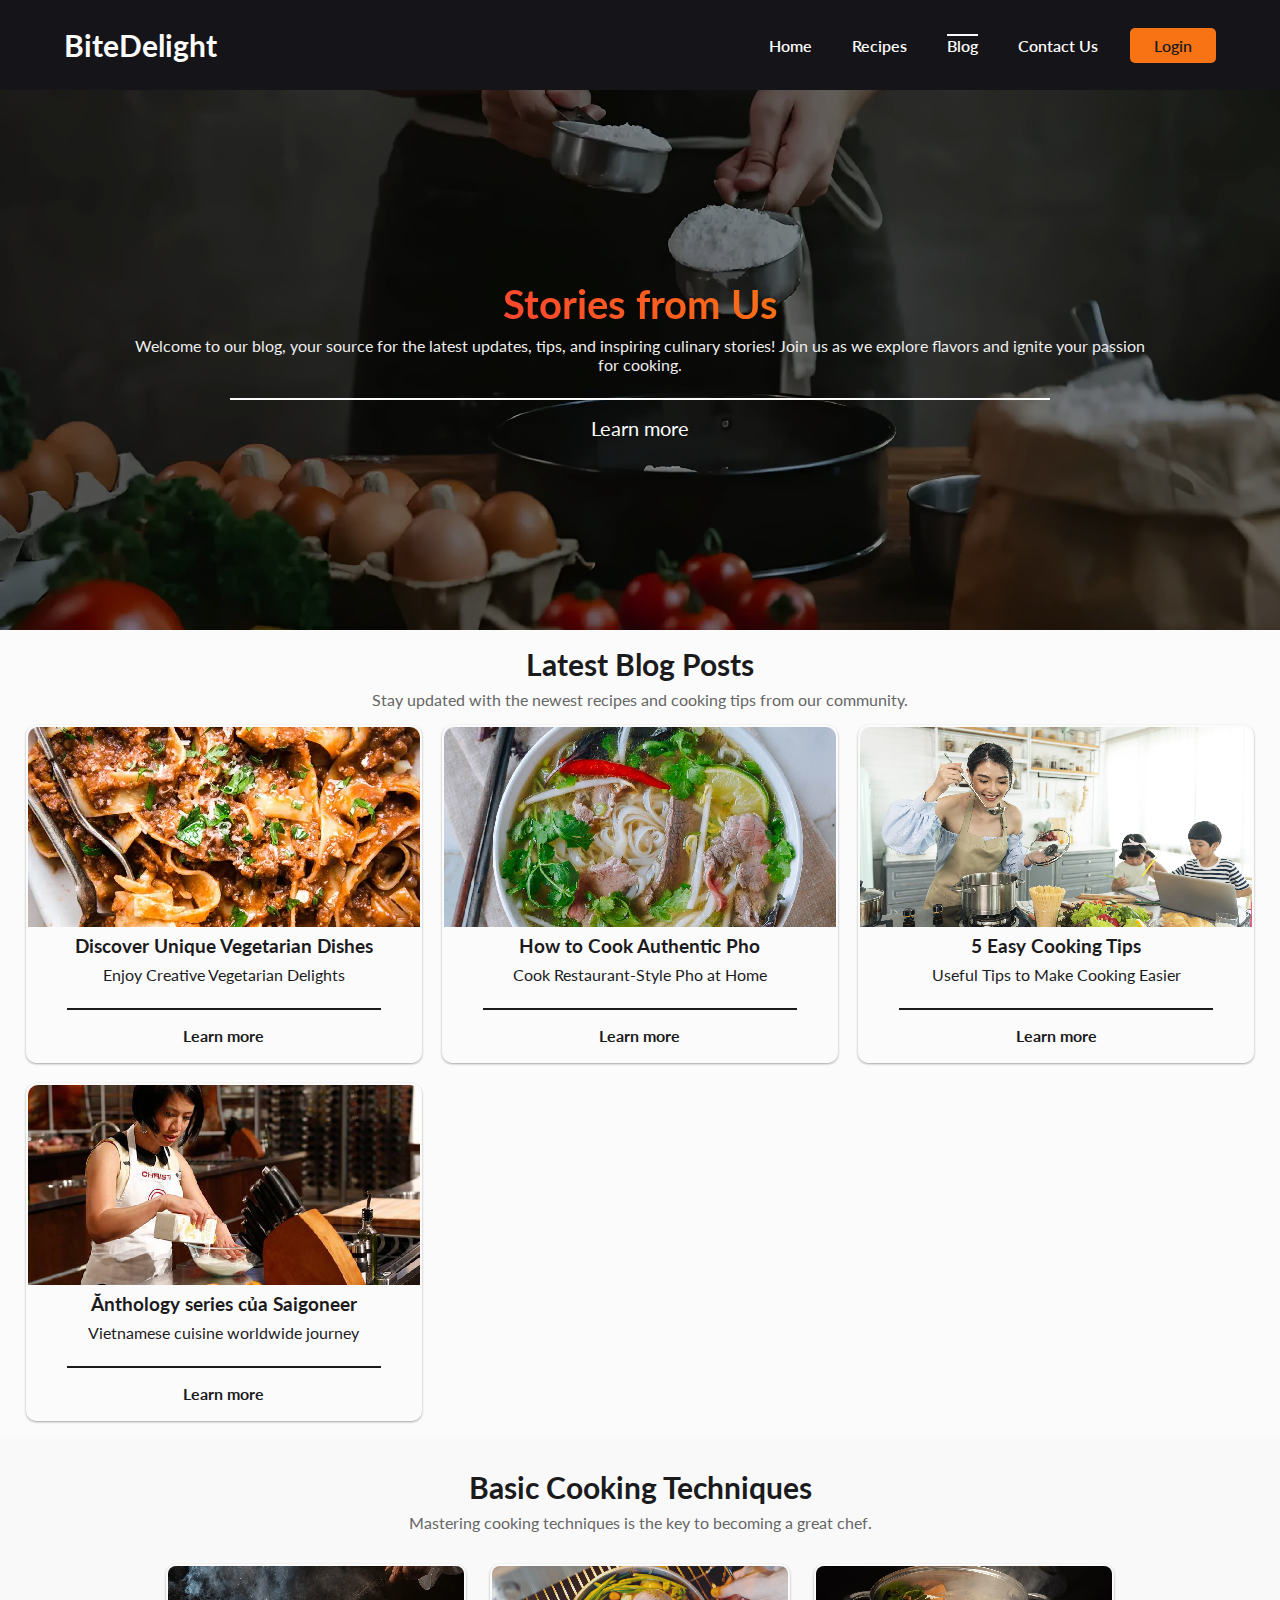
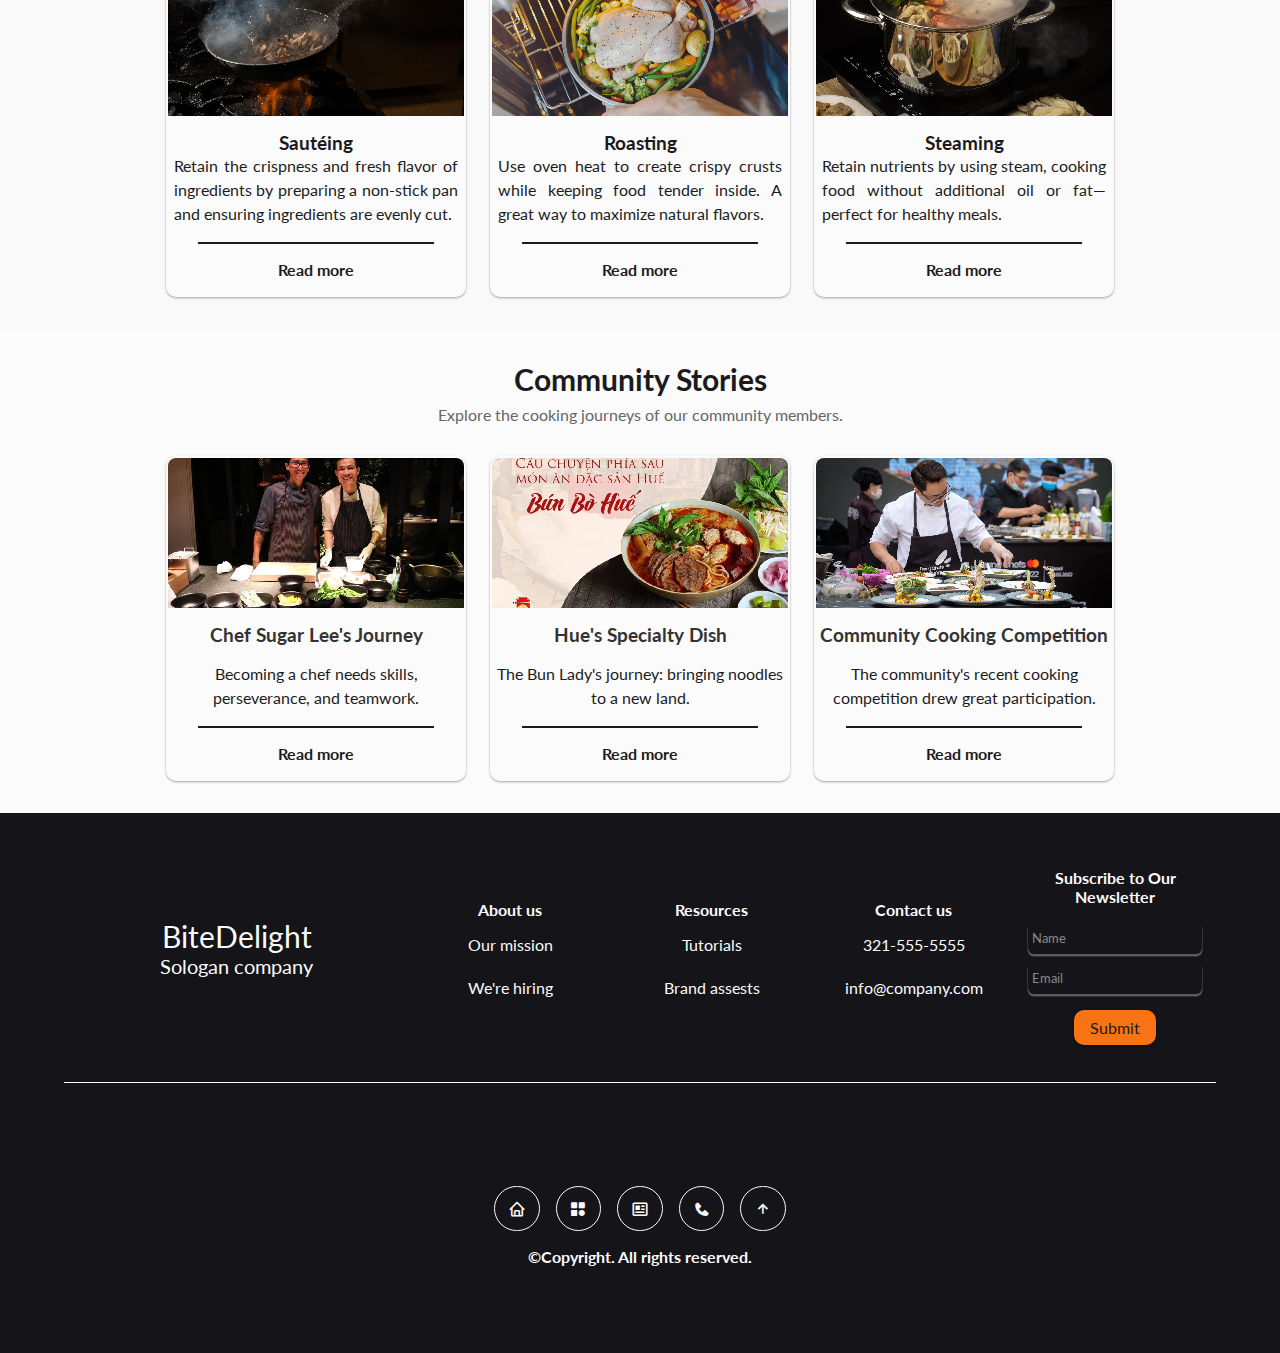
==== commit c4888eab: "optimize image" ====
--- a/src/html/blog.html
+++ b/src/html/blog.html
@@ -6,19 +6,6 @@
     <meta name="viewport" content="width=device-width, initial-scale=1.0">
     <title>Recipe Sharing</title>
     <link rel="icon" type="img/png" href="../../assets/images/cooking.png" />
-    <link rel="preload" href="../../assets/images/1736222765856.webp" as="image">
-    <link rel="preload" href="../../assets/images/unique.webp" as="image">
-    <link rel="preload" href="../../assets/images/pho.jpg" as="image">
-    <link rel="preload" href="../../assets/images/easy_cook.jpg" as="image">
-    <link rel="preload" href="../../assets/images/christine-ha.webp" as="image">
-    
-    <link rel="preload" href="../../assets/images/sauteing.jpg" as="image">
-    <link rel="preload" href="../../assets/images/roasting.jpg" as="image">
-    <link rel="preload" href="../../assets/images/steaming.jpg" as="image">
-    <link rel="preload" href="../../assets/images/story1.jpg" as="image">
-    <link rel="preload" href="../../assets/images/story2.jpg" as="image">
-    <link rel="preload" href="../../assets/images/story3.webp" as="image">
-
     <link href='https://unpkg.com/boxicons@2.1.4/css/boxicons.min.css' rel='stylesheet'>
     <link rel="stylesheet" href="../css/style.css">
 </head>
@@ -119,14 +106,14 @@
         </div>
         <div class="technique-container">
             <div class="technique">
-                <img src="../../assets/images/sauteing.jpg" alt="Sautéing">
+                <img src="../../assets/images/sauteing.webp" alt="Sautéing">
                 <h3>Sautéing</h3>
                 <p>Retain the crispness and fresh flavor of ingredients by preparing a non-stick pan and ensuring ingredients are evenly cut.</p>
                 <div id="line"></div>
                 <a href="https://www.theculinarypro.com/sauteing-meat-poultry" class="read-more">Read more</a>
             </div>
             <div class="technique">
-                <img src="../../assets/images/roasting.jpg" alt="Roasting">
+                <img src="../../assets/images/roasting.webp" alt="Roasting">
                 <h3>Roasting</h3>
                 <p>Use oven heat to create crispy crusts while keeping food tender inside. A great way to maximize natural flavors.</p>
                 <div id="line"></div>
--- a/src/css/style.css
+++ b/src/css/style.css
@@ -624,7 +624,7 @@
     background-color: var(--c3);
     animation: slide-in-left calc(1s * var(--i)) linear;
     animation-timeline: view();
-    animation-range: entry 0% cover 30%;
+    animation-range: entry 0% cover 10%;
     
 }
 
@@ -737,7 +737,7 @@
     /* background-color: azure; */
     position: relative;
     gap: 1rem;
-    animation: slide-in-left calc(0.6s * var(--i)) linear;
+    animation: slide-in-bottom calc(1s * var(--i)) linear;
     animation-timeline: view();
     animation-range: entry 0% cover 40%;
     animation-fill-mode: both;
